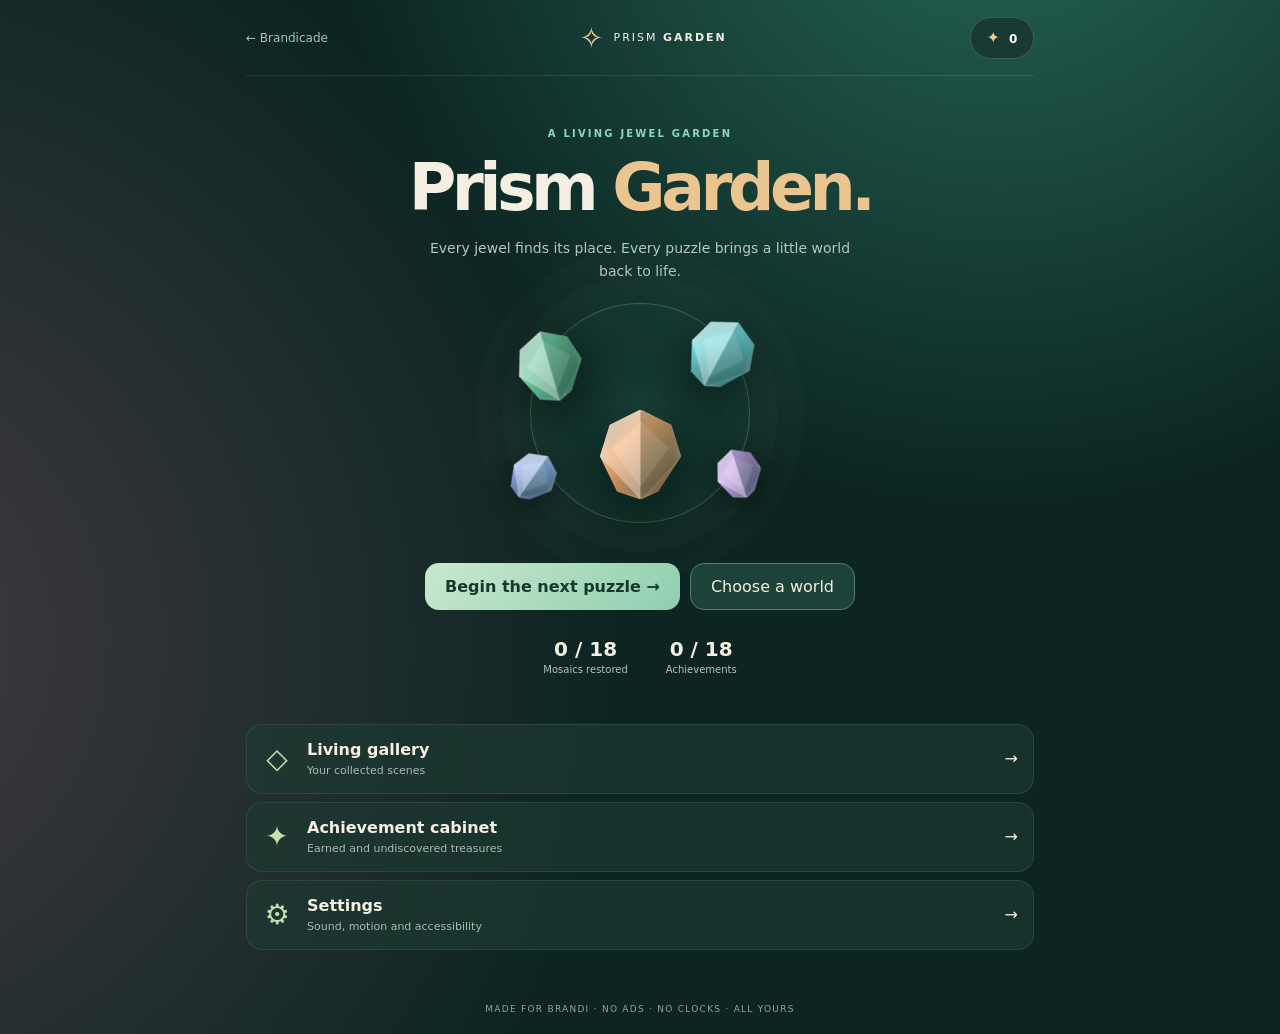
==== prism-garden.html @ 42a1f23c "feat(prism): add playable jewel interface, gallery and eighteen achievements" ====
<!doctype html><html lang="en"><head><meta charset="utf-8"><meta name="viewport" content="width=device-width,initial-scale=1,viewport-fit=cover"><meta name="theme-color" content="#102e29"><meta name="description" content="Prism Garden, a quiet world of living jewel puzzles made for Brandi. No timers, ads or purchases."><title>Prism Garden · Brandicade</title><link rel="icon" href="/assets/icon.svg" type="image/svg+xml"><link rel="stylesheet" href="/src/prism-garden/prism.css"></head><body><div id="prism-app"></div><script type="module" src="/src/prism-garden/app.mjs"></script></body></html>
---- src/prism-garden/prism.css ----
@import url('data:text/css,');
:root{font-family:Inter,ui-sans-serif,system-ui,-apple-system,BlinkMacSystemFont,"Segoe UI",sans-serif;color:#f5eee2;background:#0c2522;font-synthesis:none;scrollbar-color:#44695c #102d29}
*{box-sizing:border-box}html{min-height:100%;background:#0c2522}body{margin:0;min-height:100vh}button,a,input,select{font:inherit}button{cursor:pointer;color:inherit}button:disabled{cursor:not-allowed;opacity:.45}a{color:inherit}button:focus-visible,a:focus-visible,input:focus-visible,select:focus-visible{outline:3px solid #b2ead4;outline-offset:3px}
#prism-app{min-height:100dvh;background:radial-gradient(circle at 78% -16%,#276859 0%,transparent 43%),radial-gradient(circle at -14% 62%,#453b42 0%,transparent 50%),#0c2522;overflow-x:hidden}
.pg-shell{max-width:820px;margin:auto;padding:env(safe-area-inset-top) max(16px,env(safe-area-inset-right)) env(safe-area-inset-bottom) max(16px,env(safe-area-inset-left));min-height:100dvh;display:flex;flex-direction:column}
.pg-header{height:76px;display:flex;align-items:center;justify-content:space-between;gap:10px;border-bottom:1px solid #ffffff18}
.pg-back{text-decoration:none;font-size:12px;color:#9ec7b4;min-width:90px}
.pg-brand{display:flex;align-items:center;gap:8px;background:none;border:0;font-size:11px;letter-spacing:.18em;font-weight:500}.pg-brand b{font-weight:850}.pg-brand-mark{font-size:29px;color:#ebc891}
.pg-header-awards{border:1px solid #ffffff2a;background:#193a32;border-radius:26px;min-width:64px;height:42px;color:#f2c987}
.pg-header-awards b{font-size:12px;margin-left:4px;color:white}
main{width:100%;flex:1}footer{text-align:center;font-size:9px;letter-spacing:.14em;color:#8ca79d;padding:26px 0 20px}
.pg-eyebrow{font-size:10px;letter-spacing:.22em;color:#8ed6bc;font-weight:700}
h1,h2,h3,p{margin-top:0}h1{font-size:clamp(37px,7.5vw,65px);font-weight:620;letter-spacing:-.07em;line-height:1.07}h1 em{font-style:normal;color:#eac58f}h2{letter-spacing:-.03em}.pg-intro{text-align:center;padding:52px 12px 12px}.pg-intro h1{margin:14px 0}.pg-intro>p,.pg-page-head p{line-height:1.65;color:#b5c7be;max-width:440px;margin:0 auto;font-size:14px}
.pg-home-art{height:260px;position:relative;display:flex;align-items:center;justify-content:center;isolation:isolate}.pg-halo{width:220px;height:220px;border-radius:50%;border:1px solid #8bcdac55;box-shadow:0 0 0 28px #7fa58a08,0 0 0 55px #7fa58a06,inset 0 0 70px #3d826049;background:radial-gradient(circle,#29625377,transparent 70%)}.pg-art-gem{position:absolute;filter:drop-shadow(0 12px 22px #0007)}.pg-art-gem .crystal{width:65px;height:72px}.pg-art-gem.a{transform:translate(-90px,-45px) rotate(-16deg)}.pg-art-gem.b{transform:translate(80px,-57px) rotate(28deg)}.pg-art-gem.c{transform:translate(0,44px) scale(1.25)}.pg-art-gem.d{transform:translate(99px,62px) rotate(-18deg) scale(.7)}.pg-art-gem.e{transform:translate(-108px,65px) rotate(35deg) scale(.7)}
.crystal{display:inline-block;width:44px;height:49px;position:relative;clip-path:polygon(50% 0%,88% 17%,100% 52%,72% 91%,50% 100%,21% 91%,0 52%,12% 17%);background:linear-gradient(137deg,#ffffff99 0%,var(--gem) 35%,#102922 125%);box-shadow:inset 0 0 9px #fff8}
.crystal:before{content:"";position:absolute;inset:0;clip-path:polygon(50% 0%,50% 100%,0 52%,12% 17%);background:#fff5}.crystal:after{content:"";position:absolute;inset:0;clip-path:polygon(50% 0,88% 17%,100% 52%,50% 100%);background:#173f3540}.facet{position:absolute;inset:14% 15%;border-top:1px solid #fff9;clip-path:polygon(50% 0,100% 40%,50% 100%,0 40%);background:#ffffff29}.crystal.small{height:29px;width:27px}
.pg-main-actions{display:flex;flex-wrap:wrap;gap:10px;justify-content:center;margin:20px auto}.pg-main-actions button,.pg-gallery-details button{border:1px solid #547c6a;background:#1d4239;border-radius:14px;padding:13px 20px;min-height:46px}.pg-main-actions .pg-primary{background:linear-gradient(140deg,#cae8cf,#8fceaf);border:0;color:#15392c;font-weight:750}.pg-summary{display:flex;justify-content:center;gap:38px;margin:27px 0}.pg-summary div{display:flex;flex-direction:column;gap:3px}.pg-summary b{font-size:20px}.pg-summary small{font-size:10px;color:#b3c4b9}
.pg-home-links{display:grid;gap:8px;padding:10px 0 28px}.pg-home-links button{display:flex;align-items:center;text-align:left;gap:15px;border:1px solid #ffffff15;padding:15px;background:#1d3a33a8;border-radius:16px;min-height:70px}.pg-home-links button>span{font-size:28px;color:#c9dfae;width:30px;text-align:center}.pg-home-links button div{flex:1;display:grid;gap:5px}.pg-home-links small{color:#a9bbaf;font-size:11px}
.pg-page-head{text-align:center;padding:50px 5px 28px}.pg-page-head h1{font-size:clamp(30px,6vw,46px);margin:10px 0}.pg-world-card{padding:20px;border-radius:22px;margin-bottom:15px;background:linear-gradient(132deg,#234738ad,#17352f);border:1px solid #ffffff21}.pg-world-head{display:flex;justify-content:space-between;gap:10px}.pg-world-head h2{font-size:22px;margin:7px 0}.pg-world-head p{font-size:12px;color:#aebdb2}.pg-world-head small{font-size:10px;letter-spacing:.13em;color:var(--accent)}.pg-world-head>span{font-size:16px;color:var(--accent)}.pg-level-grid{display:grid;grid-template-columns:repeat(3,minmax(0,1fr));gap:9px}.pg-level-grid button{display:flex;flex-direction:column;align-items:flex-start;text-align:left;min-height:91px;border-radius:13px;padding:11px;background:#0e3029;border:1px solid #537b685c}.pg-level-grid button.cleared{border-color:#a0d2a2}.pg-level-grid button small{font-size:10px;color:#a2b9af}.pg-level-grid button b{align-self:center;font-size:26px;color:var(--accent)}.pg-level-grid button span{font-size:11px;margin-top:auto}
.pg-game{width:100%;max-width:540px;margin:auto;padding-top:10px}.pg-topline{display:flex;align-items:center;gap:14px;margin:10px 0 13px}.pg-topline>div{flex:1}.pg-topline h2{margin:1px 0;font-size:21px}.pg-topline small{color:#a9c6b8;font-size:11px;text-transform:capitalize}.pg-icon-button{height:44px;width:44px;border-radius:13px;border:1px solid #5b7b6b;background:#1d4439;font-size:20px}
.pg-progress span{display:flex;justify-content:space-between;font-size:12px;color:#d2e1d1}.pg-progress-track{height:6px;border-radius:9px;background:#39574b;overflow:hidden;margin:8px 0 15px}.pg-progress-track i{display:block;height:100%;background:linear-gradient(90deg,#60bba6,#debc84);transition:width .3s}
.pg-world-scene{height:clamp(230px,39dvh,355px);position:relative;border-radius:24px;display:flex;align-items:center;justify-content:center;overflow:hidden;border:1px solid #95ac9450;background:radial-gradient(ellipse at 50% 29%,#76bb8c44,transparent 55%),linear-gradient(140deg,#29493e,#112d2b 60%,#30362c);box-shadow:0 25px 65px #001f1d90,inset 0 0 65px #b5d3bb0d}
.pg-scene-orchard{background:radial-gradient(circle at 50% 20%,#b9744c47,transparent 60%),linear-gradient(140deg,#453a2c,#1b2d2b 70%)}.pg-scene-moonpool{background:radial-gradient(circle at 50% 15%,#8699d04a,transparent 50%),linear-gradient(140deg,#1d3551,#151e38 72%)}
.pg-scene-glow{position:absolute;inset:0;background:radial-gradient(circle at 50% 10%,#e0f8dc25,transparent 45%)}.pg-scene-floor{position:absolute;bottom:-60px;width:100%;height:90px;border-radius:50%;border:1px solid #dfcb9866;box-shadow:0 0 55px #accda52c}.pg-arch{position:relative;width:min(80%,270px);height:88%;border:2px solid #d3d7aa80;border-radius:48% 48% 18px 18px/38% 38% 18px 18px;display:flex;align-items:center;justify-content:center;background:#123f3557;box-shadow:inset 0 0 50px #0006,0 0 30px #94b48b22}.pg-mosaic{display:grid;grid-template-columns:repeat(3,minmax(0,1fr));gap:7px;padding:12px;width:min(100%,220px);max-height:95%;overflow:auto}.pg-socket{width:100%;height:clamp(32px,6.5dvh,52px);display:grid;place-items:center;border:1px solid #a9c8ae59;border-radius:12px;background:#183f3799}.pg-socket.occupied{opacity:.95}.pg-socket.target{border-color:#e7d59d;box-shadow:0 0 13px #e2c08d66;background:#466b4888}.pg-socket.sealed{opacity:.3}.pg-socket-hint{font-size:13px;color:#cde4d2}.pg-socket .crystal{width:30px;height:35px}
.pg-task{display:flex;justify-content:space-between;gap:10px;padding:14px 3px;font-size:12px}.pg-task span{color:#9bbeb0;text-align:right}.pg-supplies{padding:14px;background:#1a3e34b5;border:1px solid #ffffff1e;border-radius:17px}.pg-supply-heading{display:flex;justify-content:space-between;font-size:10px;letter-spacing:.1em;color:#bad3c0}.pg-supply-heading span{letter-spacing:0}.pg-stacks,.pg-shelf{display:flex;justify-content:center;gap:12px;padding:10px 0 15px}.pg-stack,.pg-shelf-slot{position:relative;display:grid;place-items:center;height:63px;width:62px;max-width:22%;background:#102c27;border:1px solid #6479669a;border-radius:15px}.pg-stack-depth{position:absolute;top:3px;right:7px;font-size:9px;color:#b6d7bf}.pg-stack.selected,.pg-shelf-slot.selected{border-color:#e6ce92;box-shadow:0 0 18px #e6d38a55}.pg-shelf-slot.target{border-color:#a3e1ca;background:#38614e}.pg-empty{color:#628a78;font-size:23px}
.pg-tools{display:flex;justify-content:space-between;gap:8px;padding:12px 0}.pg-tools button{height:44px;flex:1;background:#254d41;border-radius:11px;border:1px solid #79958372;font-size:13px}.pg-live{margin:3px 0 13px;font-size:12px;color:#b6d1c2;min-height:25px;text-align:center}
.pg-gallery-world{display:grid;grid-template-columns:140px 1fr;gap:15px;padding:15px;background:#193a32ad;border:1px solid #ffffff1e;border-radius:19px;margin-bottom:13px}.pg-gallery-scene{border:1px solid #658b78;border-radius:15px;background:radial-gradient(circle at 40% 20%,#7ca77b55,transparent 70%),#173a31;min-height:150px;display:flex;justify-content:center;align-items:center;flex-direction:column;gap:9px;overflow:hidden}.pg-gallery-scene.pg-scene-orchard{background:radial-gradient(circle,#c1805266,transparent 70%),#3c2b23}.pg-gallery-scene.pg-scene-moonpool{background:radial-gradient(circle,#8b9de366,transparent 70%),#182c48}.pg-gallery-bloom{font-size:70px;color:#e4d4a3;text-shadow:0 0 27px #f3e4ba88}.pg-gallery-scene span{font-size:10px;color:#e5e4d2}.pg-gallery-details h2{font-size:19px;margin:10px 0}.pg-gallery-details p{font-size:12px;color:#b5c7bc}.pg-collectibles{display:flex;gap:6px;margin:9px 0}.pg-collectibles span{display:grid;place-items:center;border:1px solid #688474;border-radius:7px;width:26px;height:29px;color:#789585}.pg-collectibles span.owned{color:#e4c989}.pg-gallery-details button{padding:8px 10px;font-size:11px;min-height:35px}.pg-secret{margin-left:7px}
.pg-award-summary{display:flex;align-items:center;gap:14px;background:#255044;border:1px solid #567b63;padding:20px;border-radius:16px;margin:10px 0 16px}.pg-award-summary>span{font-size:34px;color:#ebd499}.pg-award-summary div{display:flex;flex-direction:column}.pg-award-summary b{font-size:24px}.pg-award-summary small{color:#b6d0c3}.pg-badges{display:grid;grid-template-columns:repeat(2,minmax(0,1fr));gap:10px}.pg-badge{display:flex;align-items:center;gap:11px;padding:12px;border:1px solid #6e8b6c57;border-radius:14px;background:#20443878;min-height:86px}.pg-badge.locked{opacity:.63;filter:grayscale(.55)}.pg-badge-mark{width:38px;height:43px;min-width:38px;display:grid;place-items:center;font-size:25px;color:#e8ca97;border:1px solid #d3bc8e78;clip-path:polygon(50% 0,93% 23%,93% 77%,50% 100%,7% 77%,7% 23%);background:#345348}.pg-badge div{flex:1}.pg-badge b{display:block;font-size:12px}.pg-badge small{display:block;color:#b4cbbb;font-size:10px;line-height:1.35;margin-top:3px}.pg-badge-state{font-size:9px;color:#d9c08b}
.pg-options{display:grid;gap:10px;max-width:520px;margin:0 auto}.pg-options label{display:flex;justify-content:space-between;gap:15px;align-items:center;padding:17px;border-radius:15px;border:1px solid #5c88704f;background:#1f4438}.pg-options input{width:24px;height:24px;accent-color:#89c8a5}.pg-options select{max-width:150px;background:#142f29;color:white;border:1px solid #749380;border-radius:8px;padding:7px}.pg-settings-note{max-width:520px;margin:20px auto;color:#a9b9af;font-size:12px;line-height:1.6}
.pg-win{text-align:center;padding:45px 10px}.pg-win-orbit{width:160px;height:160px;display:grid;place-items:center;margin:0 auto 25px;font-size:100px;color:#ecd296;border:1px solid #9cc69a66;border-radius:50%;background:radial-gradient(circle,#9fcaa444,transparent 70%);box-shadow:0 0 80px #bdce9944}.pg-win h1{margin:15px 0}.pg-win>p{color:#b6cebe}.pg-win-stats{display:flex;justify-content:center;gap:15px;color:#dbd5b2;font-size:12px;margin:25px 0}.pg-win h2{margin-top:36px}.pg-win-awards{display:grid;gap:8px;text-align:left;max-width:480px;margin:auto}
[data-motion="off"] *,[data-motion="off"] *:before,[data-motion="off"] *:after{animation:none!important;transition:none!important;scroll-behavior:auto!important}
@media(max-width:530px){.pg-header{height:63px}.pg-intro{padding-top:31px}.pg-home-art{height:210px}.pg-badges{grid-template-columns:1fr}.pg-gallery-world{grid-template-columns:110px 1fr}.pg-gallery-scene{min-height:130px}.pg-level-grid{gap:5px}.pg-level-grid button{padding:8px;min-height:80px}.pg-level-grid button span{font-size:10px}.pg-world-scene{height:clamp(210px,34dvh,290px)}.pg-socket{height:clamp(29px,6dvh,42px)}.pg-supplies{padding:9px}.pg-stacks,.pg-shelf{padding:7px 0}.pg-stack,.pg-shelf-slot{height:54px;width:56px}.pg-intro h1{font-size:45px}}
@media(prefers-reduced-motion:reduce){*,*:before,*:after{animation:none!important;transition:none!important}}
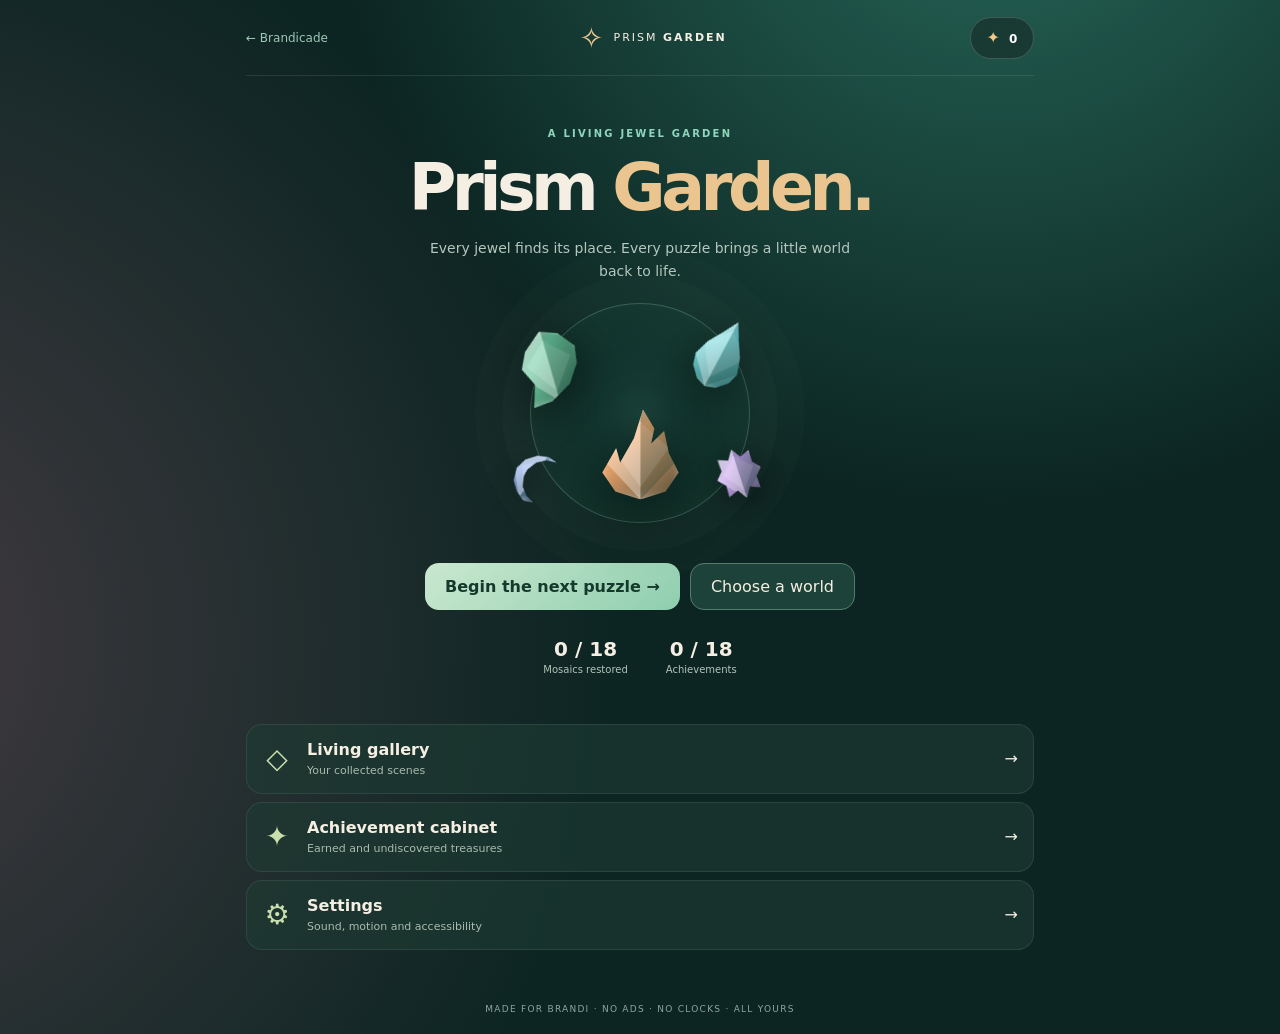
==== commit f5ea2012: "feat(prism): add Xbox controller adapter and landscape game layout" ====
--- a/prism-garden.html
+++ b/prism-garden.html
@@ -1 +1 @@
-<!doctype html><html lang="en"><head><meta charset="utf-8"><meta name="viewport" content="width=device-width,initial-scale=1,viewport-fit=cover"><meta name="theme-color" content="#102e29"><meta name="description" content="Prism Garden, a quiet world of living jewel puzzles made for Brandi. No timers, ads or purchases."><title>Prism Garden · Brandicade</title><link rel="icon" href="/assets/icon.svg" type="image/svg+xml"><link rel="stylesheet" href="/src/prism-garden/prism.css"></head><body><div id="prism-app"></div><script type="module" src="/src/prism-garden/app.mjs"></script></body></html>+<!doctype html><html lang="en"><head><meta charset="utf-8"><meta name="viewport" content="width=device-width,initial-scale=1,viewport-fit=cover"><meta name="theme-color" content="#102e29"><meta name="description" content="Prism Garden, a quiet world of living jewel puzzles made for Brandi. No timers, ads or purchases."><title>Prism Garden · Brandicade</title><link rel="icon" href="/assets/icon.svg" type="image/svg+xml"><link rel="stylesheet" href="/src/prism-garden/prism.css"><link rel="stylesheet" href="/src/prism-garden/backup.css"></head><body><div id="prism-app"></div><script type="module" src="/src/prism-garden/app.mjs"></script><script type="module" src="/src/prism-garden/controller.mjs"></script><script type="module" src="/src/prism-garden/backup-ui.mjs"></script></body></html>
--- a/src/prism-garden/prism.css
+++ b/src/prism-garden/prism.css
@@ -1,4 +1,3 @@
-@import url('data:text/css,');
 :root{font-family:Inter,ui-sans-serif,system-ui,-apple-system,BlinkMacSystemFont,"Segoe UI",sans-serif;color:#f5eee2;background:#0c2522;font-synthesis:none;scrollbar-color:#44695c #102d29}
 *{box-sizing:border-box}html{min-height:100%;background:#0c2522}body{margin:0;min-height:100vh}button,a,input,select{font:inherit}button{cursor:pointer;color:inherit}button:disabled{cursor:not-allowed;opacity:.45}a{color:inherit}button:focus-visible,a:focus-visible,input:focus-visible,select:focus-visible{outline:3px solid #b2ead4;outline-offset:3px}
 #prism-app{min-height:100dvh;background:radial-gradient(circle at 78% -16%,#276859 0%,transparent 43%),radial-gradient(circle at -14% 62%,#453b42 0%,transparent 50%),#0c2522;overflow-x:hidden}
@@ -31,3 +30,192 @@
 [data-motion="off"] *,[data-motion="off"] *:before,[data-motion="off"] *:after{animation:none!important;transition:none!important;scroll-behavior:auto!important}
 @media(max-width:530px){.pg-header{height:63px}.pg-intro{padding-top:31px}.pg-home-art{height:210px}.pg-badges{grid-template-columns:1fr}.pg-gallery-world{grid-template-columns:110px 1fr}.pg-gallery-scene{min-height:130px}.pg-level-grid{gap:5px}.pg-level-grid button{padding:8px;min-height:80px}.pg-level-grid button span{font-size:10px}.pg-world-scene{height:clamp(210px,34dvh,290px)}.pg-socket{height:clamp(29px,6dvh,42px)}.pg-supplies{padding:9px}.pg-stacks,.pg-shelf{padding:7px 0}.pg-stack,.pg-shelf-slot{height:54px;width:56px}.pg-intro h1{font-size:45px}}
 @media(prefers-reduced-motion:reduce){*,*:before,*:after{animation:none!important;transition:none!important}}
+
+.pg-mode-tabs{display:flex;justify-content:center;gap:8px;margin:22px auto 9px;flex-wrap:wrap}
+.pg-mode-tabs button{min-height:44px;border:1px solid #577966;background:#17362e;border-radius:13px;padding:10px 15px;font-size:12px}
+.pg-mode-tabs button[aria-pressed="true"]{background:#9bcfaf;color:#102e29;border-color:#bce4c8;font-weight:700}
+.pg-mode-help{font-size:11px;color:#a3c1af}
+.pg-game-mode-note{color:#8cb8a1;font-size:10px;text-align:center;margin:0}
+.pg-stack,.pg-shelf-slot{flex-direction:column;gap:0}
+.pg-stack .crystal,.pg-shelf-slot .crystal{height:38px;width:34px}
+.pg-gem-label{font-size:9px;color:#eff8e7;line-height:1;position:absolute;bottom:3px;font-weight:600;text-shadow:0 1px 3px #001}
+[data-night="yes"] .pg-gallery-scene{filter:brightness(.71) hue-rotate(12deg)}
+
+/* Accessible target sizing wins over no-scroll layouts on compact screens. */
+.pg-socket{min-height:44px;min-width:44px}
+@media(max-width:530px){.pg-socket{min-height:44px;height:44px}.pg-world-scene{min-height:285px}}
+
+/* Solver hints mark one exact destination, with a distinct source cue and a non-motion fallback. */
+.pg-stack.hint-source,.pg-shelf-slot.hint-source{outline:2px solid #b2ead4;outline-offset:3px}
+.pg-socket.hint-destination,.pg-shelf-slot.hint-destination{outline:3px solid #e8c68d;outline-offset:2px;box-shadow:0 0 0 4px #102e29,0 0 20px #e8c68d99;animation:pg-hint-breathe 900ms ease-in-out 2}
+@keyframes pg-hint-breathe{50%{filter:brightness(1.3)}}
+#prism-app[data-motion="off"] .hint-destination{animation:none}
+
+/* Non-destructive run-change confirmation; the original arcade and local save remain untouched. */
+.pg-confirm-backdrop{position:fixed;inset:0;z-index:100;display:flex;align-items:center;justify-content:center;overflow-y:auto;background:#061713dd;padding:max(20px,env(safe-area-inset-top)) max(18px,env(safe-area-inset-right)) max(20px,env(safe-area-inset-bottom)) max(18px,env(safe-area-inset-left))}
+.pg-confirm{width:min(100%,440px);padding:clamp(20px,5vw,30px);border:1px solid #9cbd9c66;border-radius:22px;background:linear-gradient(155deg,#285043,#102e29 80%);box-shadow:0 24px 90px #000a}
+.pg-confirm h2{font-size:clamp(25px,5vw,31px);margin:12px 0}
+.pg-confirm p{font-size:14px;line-height:1.55;color:#d1e0d5;margin-bottom:24px}
+.pg-confirm-actions{display:flex;gap:10px;flex-wrap:wrap}
+.pg-confirm-actions button{min-height:48px;flex:1;min-width:145px;border-radius:12px;padding:10px 16px;border:1px solid #8aa899;background:#224b3d;font-weight:600}
+.pg-confirm-actions .pg-confirm-replace{border-color:#e8c68d;background:#e8c68d;color:#132b24}
+@media(max-width:530px){.pg-confirm-actions{flex-direction:column}.pg-confirm-actions button{width:100%}}
+
+/* Distinctive vector silhouettes: jewel types remain recognizable without color. */
+.crystal.shape-leaf{clip-path:polygon(48% 0,75% 9%,95% 32%,91% 56%,72% 81%,39% 98%,9% 100%,20% 69%,7% 44%,19% 22%)}
+.crystal.shape-drop{clip-path:polygon(50% 0,63% 21%,78% 43%,86% 65%,81% 81%,66% 95%,50% 100%,34% 95%,19% 81%,14% 65%,22% 43%,37% 21%)}
+.crystal.shape-flame{clip-path:polygon(53% 0,67% 21%,63% 38%,79% 24%,85% 49%,97% 70%,81% 91%,50% 100%,19% 91%,3% 70%,20% 43%,25% 59%,42% 32%)}
+.crystal.shape-flower{clip-path:polygon(50% 0,64% 19%,86% 11%,85% 35%,100% 50%,85% 65%,86% 89%,64% 81%,50% 100%,36% 81%,14% 89%,15% 65%,0 50%,15% 35%,14% 11%,36% 19%)}
+.crystal.shape-crescent{clip-path:polygon(74% 0,53% 8%,37% 24%,30% 45%,32% 60%,43% 78%,62% 89%,82% 92%,62% 100%,38% 92%,19% 78%,9% 54%,14% 31%,31% 11%,52% 1%)}
+.crystal.shape-heart{clip-path:polygon(50% 100%,8% 61%,0 41%,4% 22%,17% 11%,33% 11%,50% 25%,67% 11%,83% 11%,96% 22%,100% 41%,92% 61%)}
+/* Unreadable local saves stay untouched; recovery is visible without color reliance. */
+.pg-storage-warning{margin:12px auto 8px;padding:16px;max-width:540px;border:1px solid #e9c78988;border-radius:16px;background:#473a28;color:#fff4db}
+.pg-storage-warning b{display:block;font-size:15px;margin-bottom:7px}
+.pg-storage-warning p{font-size:13px;line-height:1.55;margin:0 0 12px}
+.pg-storage-warning button{min-height:46px;padding:10px 16px;border-radius:12px;border:1px solid #e9c789;background:#e9c789;color:#1a3129;font-weight:700}
+
+/* PRISM BLOOM — six truthful, original restoration layers for each authored world. */
+.pg-restoration{position:relative;overflow:hidden;isolation:isolate;pointer-events:none;width:100%;height:100%;border-radius:inherit;background:#102e29}
+.pg-restoration svg{display:block;width:100%;height:100%;object-fit:cover}
+.pg-restoration-layer{opacity:.045;transform-origin:50% 50%;transition:opacity 420ms ease-out}
+.pg-restoration-layer.is-awake{opacity:1}
+.pg-restoration-layer.is-new{animation:pg-scene-awaken 900ms ease-out both}
+@keyframes pg-scene-awaken{0%{opacity:.08;filter:brightness(.6)}48%{opacity:1;filter:brightness(1.4)}100%{opacity:1;filter:brightness(1)}}
+/* Visuals on the World Atlas show exactly the mosaics earned for that world. */
+.pg-atlas-restoration{position:relative;height:175px;overflow:hidden;margin:12px 0 16px;border:1px solid #c6d3bf45;border-radius:19px;background:#102e30}
+.pg-restoration--atlas{height:100%}
+.pg-atlas-restoration:after{content:"";position:absolute;inset:0;pointer-events:none;background:linear-gradient(180deg,#102b2a00 56%,#0c302a65 100%)}
+.pg-world-card{border-color:#9bbba159;box-shadow:0 16px 38px #041b1736}
+/* Diagonal glass arches remain the puzzle interaction layer: art never intercepts taps. */
+.pg-world-scene .pg-restoration--play{position:absolute;inset:0;z-index:0;opacity:.43}
+.pg-world-scene .pg-scene-glow,.pg-world-scene .pg-scene-floor{z-index:1;pointer-events:none}
+.pg-world-scene .pg-arch{z-index:2;background:#102b2aba;backdrop-filter:blur(1.5px)}
+.pg-world-scene .pg-socket{position:relative;z-index:3}
+.pg-world-scene .pg-restoration-layer.is-dormant{opacity:.015}
+/* The Gallery uses the same scene geometry as the Atlas and victory animation. */
+.pg-gallery-scene{position:relative;min-height:162px;background:#102e30}
+.pg-gallery-scene .pg-restoration--gallery{position:absolute;inset:0}
+.pg-gallery-world-name{position:absolute;z-index:1;bottom:10px;left:9px;right:9px;text-align:center;padding:5px 8px;border-radius:8px;background:#0a211fcc;color:#f7eedb;font-size:10px;font-weight:800;letter-spacing:.05em}
+.pg-gallery-details .pg-restoration-description{line-height:1.55;color:#d1e2d2}
+.pg-gallery-details button{min-height:44px;margin-top:5px}
+.pg-gallery-details .pg-secret{min-width:44px}
+.pg-gallery-scene.pg-scene-orchard,.pg-gallery-scene.pg-scene-moonpool{background:#102e30}
+/* A restored mosaic blooms once in the victory scene; never loops or changes save state. */
+.pg-win-diorama{width:min(100%,580px);height:245px;margin:15px auto 7px;overflow:hidden;border:1px solid #c9d2b66b;border-radius:23px;background:#132f2c;box-shadow:0 18px 48px #02181485,inset 0 1px #fff2}
+.pg-restoration--win{height:100%}
+.pg-world-restored-label{font:700 12px/1.4 system-ui,sans-serif;letter-spacing:.12em;color:#ead7ac!important;text-transform:uppercase}
+/* Feedback attaches only to the destination of an actual successful move. */
+.pg-socket.just-placed,.pg-shelf-slot.just-placed{border-color:#ebd7ab;box-shadow:0 0 0 2px #ecd9a356,0 0 26px #e5bf7899}
+.pg-socket.just-placed .crystal,.pg-shelf-slot.just-placed .crystal{animation:pg-jewel-land 380ms cubic-bezier(.16,1,.3,1) both}
+@keyframes pg-jewel-land{0%{opacity:.45;transform:translateY(-10px) scale(.75)}65%{opacity:1;transform:translateY(1px) scale(1.07)}100%{opacity:1;transform:none}}
+@media(max-width:530px){
+ .pg-atlas-restoration{height:148px;margin:11px 0 13px}
+ .pg-gallery-scene{min-height:130px}
+ .pg-gallery-world-name{bottom:4px;left:4px;right:4px;font-size:9px;padding:4px}
+ .pg-win{padding:32px 4px}
+ .pg-win-diorama{height:180px;border-radius:17px}
+ .pg-world-scene .pg-arch{backdrop-filter:none}
+}
+@media(prefers-reduced-motion:reduce){
+ .pg-restoration-layer,.pg-restoration-layer.is-new{transition:none!important;animation:none!important}
+ .pg-socket.just-placed .crystal,.pg-shelf-slot.just-placed .crystal{animation:none!important}
+}
+#prism-app[data-motion="off"] .pg-restoration-layer,#prism-app[data-motion="off"] .pg-restoration-layer.is-new{transition:none!important;animation:none!important}
+#prism-app[data-motion="off"] .pg-socket.just-placed .crystal,#prism-app[data-motion="off"] .pg-shelf-slot.just-placed .crystal{animation:none!important}
+
+/* PRISM BLOOM — guided, thumb-friendly jewel-board controls. */
+.pg-region-heading{display:flex;align-items:center;justify-content:space-between;gap:12px;margin:8px 0;color:#DCEBD5;font-size:10px;line-height:1.4}
+.pg-region-heading b{letter-spacing:.16em;font-size:9px;color:#E9D19C}
+.pg-region-heading span{font-weight:700;color:#B8D5C1}
+.pg-region-rail{display:flex;align-items:stretch;gap:8px;list-style:none;margin:0 0 12px;padding:0 2px 7px;max-width:100%;overflow-x:auto;overscroll-behavior-inline:contain;scroll-snap-type:x proximity;scrollbar-width:thin;scrollbar-color:#547F69 transparent}
+.pg-region-step{display:flex;position:relative;flex:0 0 116px;min-width:0;align-items:center;gap:9px;min-height:58px;scroll-snap-align:start;padding:9px 10px;background:#17392F;border:1px solid #74988465;border-radius:13px;opacity:.65;box-shadow:inset 0 1px #FFFFFF10}
+.pg-region-step .crystal.small{width:24px;height:28px;flex:0 0 24px;filter:drop-shadow(0 4px 5px #020D1280)}
+.pg-region-step.active{opacity:1;border-color:#EBD3A0;box-shadow:0 0 0 1px #D9C58D55,inset 0 1px #FFFFFF18;background:linear-gradient(150deg,#305745,#193A34)}
+.pg-region-step.restored{opacity:1;border-color:#8FD7B380;background:linear-gradient(150deg,#255B49,#183C37)}
+.pg-region-step.locked .crystal{filter:grayscale(.7);opacity:.58}
+.pg-region-copy{display:flex;flex:1;flex-direction:column;gap:4px;min-width:0}
+.pg-region-copy b{font-weight:750;font-size:10px;color:#F4EADB;white-space:nowrap;overflow:hidden;text-overflow:ellipsis}
+.pg-region-copy small{font-size:10px;letter-spacing:.06em;color:#BBD4C4}
+.pg-region-state{position:absolute;top:3px;right:6px;font-size:10px;color:#E4CEA0}
+.pg-region-step.restored .pg-region-state{color:#B7E6C6}
+.pg-region-step.active .pg-region-state{color:#F8E3B8}
+.pg-task{align-items:center}
+.pg-task-copy{display:flex;flex:1;min-width:0;flex-direction:column;gap:5px}
+.pg-task-copy b{font-size:12px;color:#F2E9D6}
+.pg-task-copy span{max-width:48ch;text-align:left;color:#BED5C8;line-height:1.5}
+.pg-clear-selection{display:inline-flex;justify-content:center;align-items:center;min-width:110px;min-height:44px;padding:10px 12px;border:1px solid #E3C995A0;background:#344638;border-radius:12px;color:#FFF0D6;font-size:11px;font-weight:800}
+.pg-clear-selection:hover{background:#4B5B42}
+.pg-clear-selection:focus-visible{outline:3px solid #FFEBC3;outline-offset:3px}
+/* Variable minimum height avoids clipping five rows of 44px sockets on small phones. */
+.pg-world-scene{height:max(clamp(250px,39dvh,355px),var(--pg-board-height,277px));min-height:0}
+.pg-world-scene .pg-mosaic{max-height:none;overflow:visible}
+.pg-world-scene .pg-arch{height:88%}
+.pg-socket{touch-action:manipulation;min-width:44px;min-height:44px}
+.pg-stack,.pg-shelf-slot,.pg-tools button{touch-action:manipulation}
+.pg-stack,.pg-shelf-slot{min-width:44px;min-height:52px}
+.pg-socket:disabled{cursor:default}
+.pg-socket.sealed:disabled{opacity:.25}
+.pg-socket:focus-visible,.pg-stack:focus-visible,.pg-shelf-slot:focus-visible{outline:3px solid #FFE1A3;outline-offset:3px}
+@media(max-width:530px){
+ .pg-world-scene{height:max(285px,var(--pg-board-height,277px));min-height:0}
+ .pg-region-heading{padding-inline:2px}
+ .pg-region-step{flex-basis:108px;min-height:56px;padding:8px}
+ .pg-task{flex-direction:column;align-items:stretch;gap:10px}
+ .pg-task-copy span{text-align:left}
+ .pg-clear-selection{align-self:stretch}
+ .pg-stack,.pg-shelf-slot{width:56px;min-width:44px;height:56px}
+}
+@media(prefers-reduced-motion:reduce){
+ .pg-region-step,.pg-clear-selection{transition:none!important;animation:none!important}
+}
+#prism-app[data-motion="off"] .pg-region-step,#prism-app[data-motion="off"] .pg-clear-selection{transition:none!important;animation:none!important}
+
+
+/* Landscape-first Prism gameplay and Xbox focus feedback: UI-only additive layer. */
+[hidden]{display:none!important}
+.pg-controller-indicator{position:fixed;z-index:45;right:calc(10px + env(safe-area-inset-right));bottom:calc(9px + env(safe-area-inset-bottom));max-width:calc(100vw - 32px);border:1px solid #9cfc81a0;background:#09251de9;border-radius:999px;padding:8px 12px;color:#d7ffb6;font-size:10px;font-weight:800;box-shadow:0 0 20px #83f57944;pointer-events:none}
+body.pg-gamepad-active #prism-app button:focus,body.pg-gamepad-active #prism-app a:focus{outline:3px solid #adff90;outline-offset:3px;box-shadow:0 0 0 5px #5ce45c38,0 0 24px #9eff8f55;position:relative;z-index:3}
+.pg-controller-overlay{position:fixed;z-index:200;inset:0;background:#03140fe6;backdrop-filter:blur(16px);display:grid;place-items:center;padding:max(16px,env(safe-area-inset-top)) max(16px,env(safe-area-inset-right)) max(16px,env(safe-area-inset-bottom)) max(16px,env(safe-area-inset-left))}
+.pg-controller-panel{width:min(420px,100%);padding:clamp(20px,4vw,32px);border:1px solid #9cfb80;border-radius:24px;background:radial-gradient(circle at top right,#24663b,#0d2922 65%);box-shadow:0 30px 100px #000a;text-align:center}
+.pg-controller-panel h2{font:500 clamp(27px,4vw,40px) Georgia,serif;margin:8px 0;color:#ffedc4}
+.pg-controller-panel p{font-size:13px;line-height:1.6;color:#d2e5d7}
+.pg-controller-panel button{display:block;width:100%;min-height:48px;margin-top:11px;border-radius:12px;border:1px solid #aaf08883;background:#194d35;font-weight:800}
+.pg-controller-panel button[data-controller-resume]{color:#0b2a18;background:linear-gradient(125deg,#b9ff8b,#60d76a)}
+.pg-controller-panel button:focus-visible{outline:3px solid #ffdfaa;outline-offset:3px}
+@media(orientation:landscape) and (min-width:670px) and (max-height:540px){
+ #prism-app .pg-shell{max-width:none;min-height:100dvh;padding-top:env(safe-area-inset-top);padding-inline:max(14px,env(safe-area-inset-left)) max(14px,env(safe-area-inset-right));padding-bottom:max(7px,env(safe-area-inset-bottom))}
+ #prism-app .pg-header{height:47px;gap:7px}
+ #prism-app .pg-back{min-width:75px;font-size:10px}
+ #prism-app .pg-brand{font-size:10px;letter-spacing:.12em}
+ #prism-app .pg-shell>footer{display:none}
+ #prism-app .pg-game{display:grid;grid-template-columns:minmax(310px,1.35fr) minmax(245px,.85fr);grid-template-areas:"top progress" "scene supplies" "scene tools" "task message" "rail-head rail-head" "rail rail" "note note";column-gap:12px;row-gap:4px;align-items:start}
+ #prism-app .pg-game .pg-topline{grid-area:top;min-height:42px}
+ #prism-app .pg-game .pg-topline h2{font-size:18px;line-height:1.1;margin:3px 0}
+ #prism-app .pg-game .pg-topline small{font-size:9px}
+ #prism-app .pg-game .pg-progress{grid-area:progress;margin:0;align-self:center}
+ #prism-app .pg-game .pg-progress span{font-size:10px}
+ #prism-app .pg-game .pg-progress-track{margin:5px 0 0}
+ #prism-app .pg-game .pg-world-scene{grid-area:scene;margin:0;height:max(277px,var(--pg-board-height,277px));min-height:277px}
+ #prism-app .pg-game .pg-arch{height:88%;width:min(75%,270px)}
+ #prism-app .pg-game .pg-supplies{grid-area:supplies;margin:0;padding:8px 10px}
+ #prism-app .pg-game .pg-stacks,#prism-app .pg-game .pg-shelf{gap:7px;padding:5px 0}
+ #prism-app .pg-game .pg-stack,#prism-app .pg-game .pg-shelf-slot{width:52px;height:53px;min-height:52px;min-width:44px}
+ #prism-app .pg-game .pg-tools{grid-area:tools;padding:4px 0}
+ #prism-app .pg-game .pg-task{grid-area:task;padding:7px 4px;min-height:40px;gap:6px}
+ #prism-app .pg-game .pg-task-copy span{font-size:10px;line-height:1.2}
+ #prism-app .pg-game .pg-live{grid-area:message;align-self:start;font-size:10px;text-align:left;margin:5px 0}
+ #prism-app .pg-game .pg-region-heading{grid-area:rail-head;margin:5px 0 0}
+ #prism-app .pg-game .pg-region-rail{grid-area:rail;gap:6px;margin-bottom:0;padding-bottom:4px}
+ #prism-app .pg-game .pg-region-step{min-height:44px;padding:6px;flex-basis:110px}
+ #prism-app .pg-game .pg-game-mode-note{grid-area:note;font-size:9px;text-align:left}
+ #prism-app .pg-game .pg-socket{min-width:44px;min-height:44px}
+ #prism-app .pg-game .pg-supply-heading{font-size:9px}
+ #prism-app .pg-game .pg-controller-indicator{font-size:9px}
+}
+@media(orientation:landscape) and (min-width:670px) and (max-height:410px){
+ #prism-app .pg-game .pg-region-heading,#prism-app .pg-game .pg-region-rail{position:absolute;width:1px;height:1px;overflow:hidden;clip-path:inset(50%);white-space:nowrap;padding:0;margin:0;border:0}
+ #prism-app .pg-game .pg-topline{min-height:36px}
+ #prism-app .pg-game .pg-world-scene{border-radius:17px}
+ #prism-app .pg-game .pg-task{padding-block:2px}
+}
+@media(prefers-reduced-motion:reduce){.pg-controller-overlay *, .pg-controller-indicator{animation:none!important;transition:none!important}}
--- a/src/prism-garden/backup.css
+++ b/src/prism-garden/backup.css
@@ -0,0 +1,13 @@
+/* Prism Garden device-local backup controls: game-scoped; accessible at phone widths. */
+.pg-backup-panel{max-width:520px;margin:15px auto 0;padding:20px;border:1px solid #80ab9366;border-radius:18px;background:linear-gradient(135deg,#224b3d,#15382f);color:#f3efe1}
+.pg-backup-heading{display:flex;align-items:center;gap:12px}.pg-backup-heading h2{font-size:19px;margin:0 0 6px;letter-spacing:-.02em}.pg-backup-heading p{font-size:12px;color:#bdcfc4;margin:0;line-height:1.55}
+.pg-backup-symbol{font-size:33px;color:#e1c99d}.pg-backup-buttons{display:grid;grid-template-columns:1fr 1fr;gap:10px;margin:18px 0 10px}
+.pg-backup-buttons button,.pg-backup-buttons label{display:grid;place-items:center;text-align:center;min-height:47px;padding:9px 10px;background:#235545;color:#f3efe1;border:1px solid #8fbfa6;border-radius:13px;font-size:12px;font-weight:650;cursor:pointer}
+.pg-backup-buttons button:disabled{opacity:.5;cursor:wait}.pg-backup-buttons label{background:#d2e7cb;color:#173b2f;border-color:#d2e7cb}
+.pg-backup-buttons button:focus-visible,.pg-backup-buttons label:focus-within{outline:3px solid #e9d7a2;outline-offset:3px}
+.pg-backup-buttons input[type=file]{position:absolute;width:1px;height:1px;opacity:0;overflow:hidden;pointer-events:none}
+#pg-backup-status{font-size:11px;line-height:1.55;color:#bed2c5;min-height:34px;margin:5px 0 0}#pg-backup-status[data-kind=error]{color:#ffd0c2}#pg-backup-status[data-kind=success]{color:#bff5d1}
+@media(max-width:360px){.pg-backup-panel{padding:15px}.pg-backup-buttons{grid-template-columns:1fr}}
+#pg-backup-raw{display:block;width:100%;min-height:47px;margin:3px 0 10px;border:1px solid #e9c789;border-radius:12px;background:#453927;color:#fff4db;font-size:12px;font-weight:700;padding:11px}
+#pg-backup-raw:focus-visible{outline:3px solid #e9d7a2;outline-offset:3px}
+.pg-backup-storage-note{color:#ffe2bb;font-size:12px;line-height:1.5;margin:10px 0}
